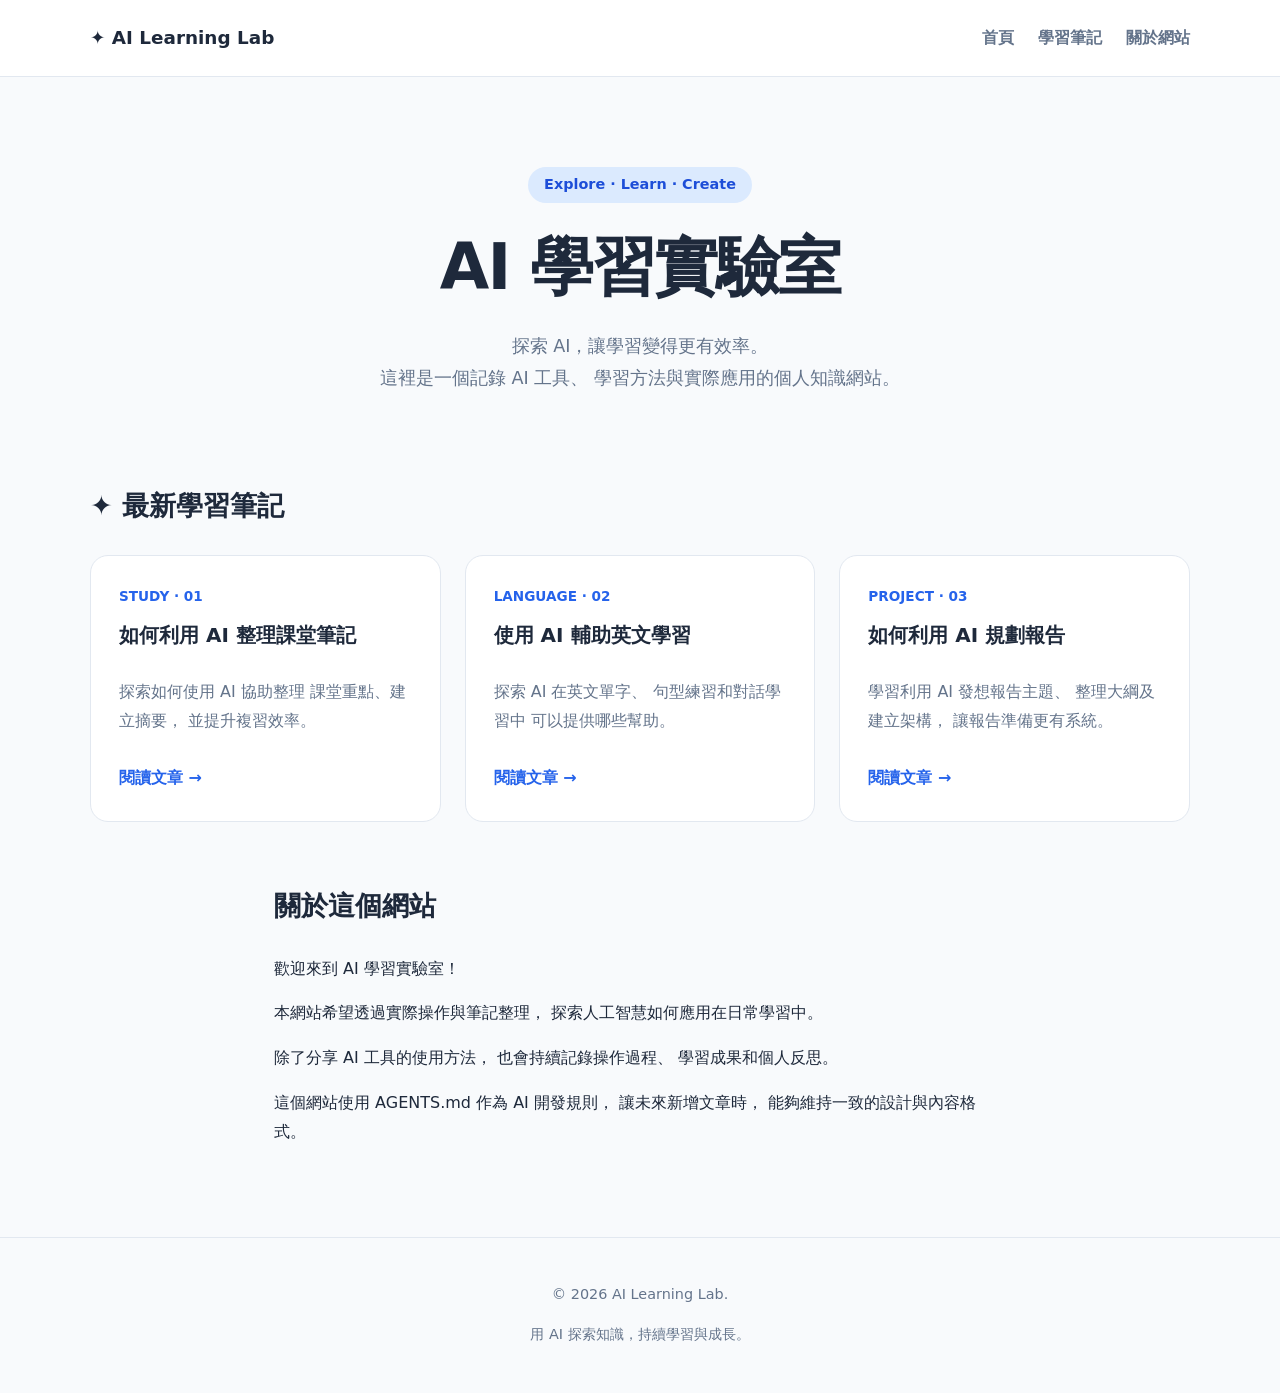
==== index.html @ c5a1c67d "Create homepage following AGENTS rules" ====
<!DOCTYPE html>
<html lang="zh-Hant">
<head>
  <meta charset="UTF-8">
  <meta name="viewport"
        content="width=device-width, initial-scale=1.0">

  <meta name="description"
        content="AI 學習實驗室，記錄大學生使用 AI 工具的學習方法、操作步驟與心得。">

  <title>AI 學習實驗室 | AI Learning Lab</title>

  <link rel="stylesheet"
        href="assets/css/style.css">
</head>

<body>

  <!-- 網站導覽列 -->
  <header class="site-header">
    <div class="container header-inner">

      <a href="index.html" class="brand">
        ✦ AI Learning Lab
      </a>

      <nav class="nav" aria-label="主要導覽">
        <a href="#home">首頁</a>
        <a href="#articles">學習筆記</a>
        <a href="#about">關於網站</a>
      </nav>

    </div>
  </header>

  <main>

    <!-- 首頁介紹 -->
    <section class="hero" id="home">
      <div class="container">

        <span class="eyebrow">
          Explore · Learn · Create
        </span>

        <h1>
          AI 學習實驗室
        </h1>

        <p class="hero-summary">
          探索 AI，讓學習變得更有效率。
          <br>
          這裡是一個記錄 AI 工具、
          學習方法與實際應用的個人知識網站。
        </p>

      </div>
    </section>

    <!-- 文章列表 -->
    <section id="articles" class="container">

      <h2 class="section-title">
        ✦ 最新學習筆記
      </h2>

      <div class="grid">

        <!-- 第一篇文章 -->
        <article class="card">

          <span class="card-tag">
            STUDY · 01
          </span>

          <h3 class="card-title">
            如何利用 AI 整理課堂筆記
          </h3>

          <p class="card-desc">
            探索如何使用 AI 協助整理
            課堂重點、建立摘要，
            並提升複習效率。
          </p>

          <a href="posts/ai-notes.html"
             class="card-link">
            閱讀文章 →
          </a>

        </article>

        <!-- 第二篇文章 -->
        <article class="card">

          <span class="card-tag">
            LANGUAGE · 02
          </span>

          <h3 class="card-title">
            使用 AI 輔助英文學習
          </h3>

          <p class="card-desc">
            探索 AI 在英文單字、
            句型練習和對話學習中
            可以提供哪些幫助。
          </p>

          <a href="posts/ai-english.html"
             class="card-link">
            閱讀文章 →
          </a>

        </article>

        <!-- 第三篇文章 -->
        <article class="card">

          <span class="card-tag">
            PROJECT · 03
          </span>

          <h3 class="card-title">
            如何利用 AI 規劃報告
          </h3>

          <p class="card-desc">
            學習利用 AI 發想報告主題、
            整理大綱及建立架構，
            讓報告準備更有系統。
          </p>

          <a href="posts/ai-report.html"
             class="card-link">
            閱讀文章 →
          </a>

        </article>

      </div>
    </section>

    <!-- 網站介紹 -->
    <section id="about" class="article">

      <h2 class="section-title">
        關於這個網站
      </h2>

      <p>
        歡迎來到 AI 學習實驗室！
      </p>

      <p>
        本網站希望透過實際操作與筆記整理，
        探索人工智慧如何應用在日常學習中。
      </p>

      <p>
        除了分享 AI 工具的使用方法，
        也會持續記錄操作過程、
        學習成果和個人反思。
      </p>

      <p>
        這個網站使用 AGENTS.md
        作為 AI 開發規則，
        讓未來新增文章時，
        能夠維持一致的設計與內容格式。
      </p>

    </section>

  </main>

  <!-- 頁尾 -->
  <footer class="site-footer">
    <div class="container">

      <p>
        © 2026 AI Learning Lab.
      </p>

      <p>
        用 AI 探索知識，持續學習與成長。
      </p>

    </div>
  </footer>

</body>
</html>
---- assets/css/style.css ----
/* AI Learning Lab - Shared Styles */

:root {
  --background: #F8FAFC;
  --surface: #FFFFFF;
  --text: #1E293B;
  --muted: #64748B;
  --primary: #2563EB;
  --primary-soft: #DBEAFE;
  --border: #E2E8F0;
  --radius: 18px;
}

* {
  box-sizing: border-box;
}

html {
  scroll-behavior: smooth;
}

body {
  margin: 0;
  background: var(--background);
  color: var(--text);
  font-family: system-ui, -apple-system,
    "Noto Sans TC", sans-serif;
  line-height: 1.8;
}

a {
  color: var(--primary);
  text-decoration: none;
}

a:hover {
  text-decoration: underline;
}

a:focus-visible {
  outline: 3px solid var(--primary);
  outline-offset: 4px;
}

.container {
  width: min(1100px, 90%);
  margin: 0 auto;
}

/* Navigation */

.site-header {
  background: rgba(255,255,255,0.95);
  border-bottom: 1px solid var(--border);
}

.header-inner {
  min-height: 76px;
  display: flex;
  align-items: center;
  justify-content: space-between;
  gap: 20px;
}

.brand {
  font-size: 1.15rem;
  font-weight: 800;
  color: var(--text);
}

.nav {
  display: flex;
  gap: 24px;
}

.nav a {
  color: var(--muted);
  font-weight: 600;
}

/* Homepage hero */

.hero {
  padding: 90px 0 65px;
  text-align: center;
}

.eyebrow {
  display: inline-block;
  background: var(--primary-soft);
  color: #1D4ED8;
  padding: 5px 16px;
  border-radius: 100px;
  font-size: 0.9rem;
  font-weight: 700;
}

.hero h1 {
  font-size: clamp(2.3rem, 5vw, 4rem);
  line-height: 1.25;
  margin: 24px 0;
  letter-spacing: -0.03em;
}

.hero-summary {
  max-width: 650px;
  margin: 0 auto;
  color: var(--muted);
  font-size: 1.1rem;
}

.section-title {
  font-size: 1.7rem;
  margin-bottom: 24px;
}

/* Article cards */

.grid {
  display: grid;
  grid-template-columns: repeat(3, minmax(0, 1fr));
  gap: 24px;
}

.card {
  display: flex;
  flex-direction: column;
  background: var(--surface);
  border: 1px solid var(--border);
  border-radius: var(--radius);
  padding: 28px;
  transition: transform 0.2s, box-shadow 0.2s;
}

.card:hover {
  transform: translateY(-5px);
  box-shadow: 0 12px 30px rgba(15,23,42,0.08);
}

.card-tag {
  color: var(--primary);
  font-size: 0.85rem;
  font-weight: 700;
}

.card-title {
  font-size: 1.25rem;
  line-height: 1.5;
  margin: 12px 0;
}

.card-desc {
  color: var(--muted);
  flex: 1;
}

.card-link {
  margin-top: 12px;
  font-weight: 700;
}

/* Article pages */

.article {
  max-width: 780px;
  margin: 60px auto;
  padding: 0 24px;
}

.article-header {
  text-align: center;
  padding-bottom: 35px;
  border-bottom: 1px solid var(--border);
}

.article-header h1 {
  font-size: clamp(2rem, 4vw, 3rem);
  line-height: 1.3;
}

.article-body {
  padding-top: 24px;
}

.article-body h2 {
  margin-top: 40px;
  color: var(--text);
}

.article-body p,
.article-body li {
  color: #334155;
}

.article-body img {
  max-width: 100%;
  height: auto;
  border-radius: 12px;
}

.article-body pre {
  overflow-x: auto;
  padding: 18px;
  background: #E2E8F0;
  border-radius: 12px;
}

.article-body blockquote {
  margin: 20px 0;
  padding: 12px 20px;
  border-left: 4px solid var(--primary);
  background: #EFF6FF;
}

.back-link {
  display: inline-block;
  margin-top: 30px;
  font-weight: 700;
}

/* Footer */

.site-footer {
  margin-top: 90px;
  padding: 30px 0;
  border-top: 1px solid var(--border);
  color: var(--muted);
  text-align: center;
  font-size: 0.9rem;
}

/* Mobile layout */

@media (max-width: 800px) {
  .grid {
    grid-template-columns: repeat(2, minmax(0, 1fr));
  }
}

@media (max-width: 600px) {
  .header-inner {
    flex-direction: column;
    justify-content: center;
    padding: 15px 0;
  }

  .nav {
    gap: 16px;
  }

  .hero {
    padding: 55px 0;
  }

  .grid {
    grid-template-columns: 1fr;
  }

  .card {
    padding: 24px;
  }

  .article {
    margin: 35px auto;
  }
}
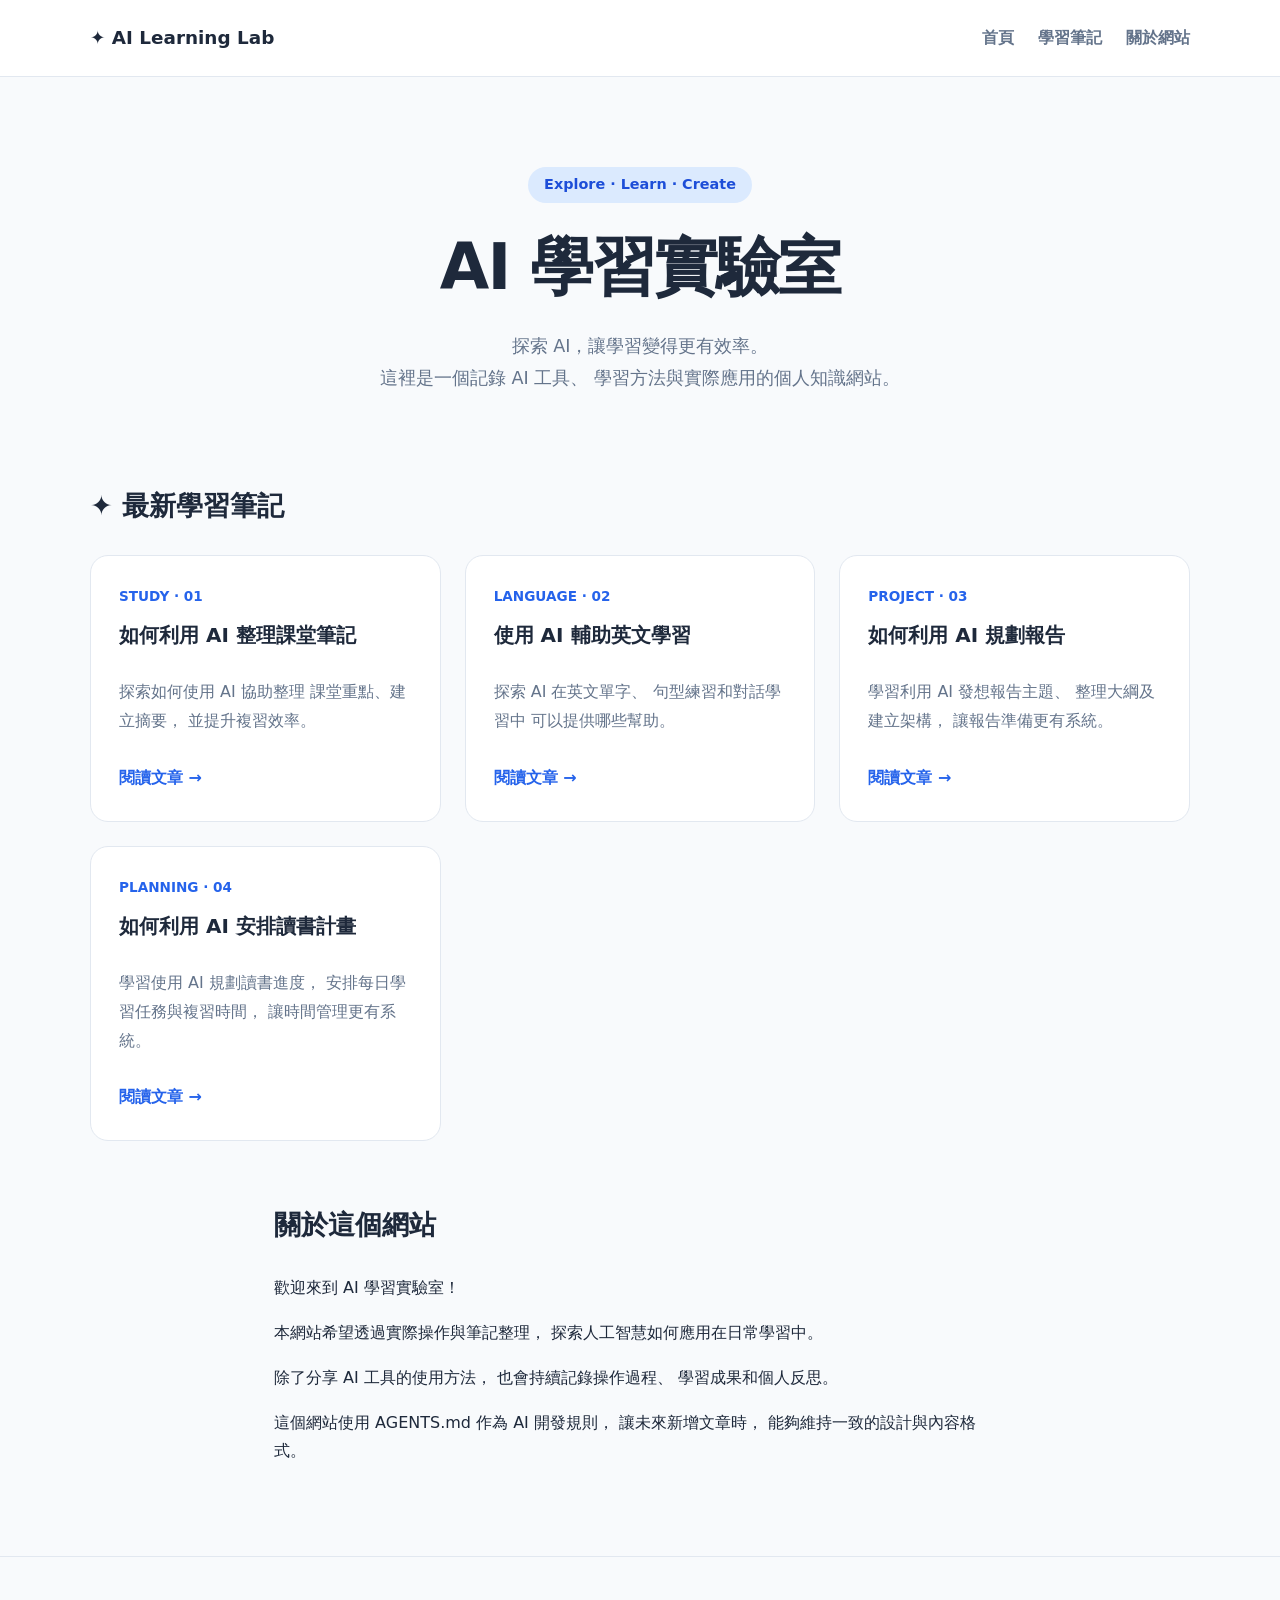
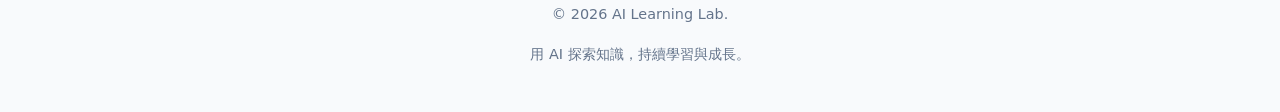
==== commit b0705972: "Update homepage with fourth article" ====
--- a/index.html
+++ b/index.html
@@ -139,6 +139,30 @@
 
         </article>
 
+<!-- 第四篇文章：AI 讀書計畫 -->
+<article class="card">
+
+  <span class="card-tag">
+    PLANNING · 04
+  </span>
+
+  <h3 class="card-title">
+    如何利用 AI 安排讀書計畫
+  </h3>
+
+  <p class="card-desc">
+    學習使用 AI 規劃讀書進度，
+    安排每日學習任務與複習時間，
+    讓時間管理更有系統。
+  </p>
+
+  <a href="posts/ai-study-plan.html"
+     class="card-link">
+    閱讀文章 →
+  </a>
+
+</article>
+
       </div>
     </section>
 
